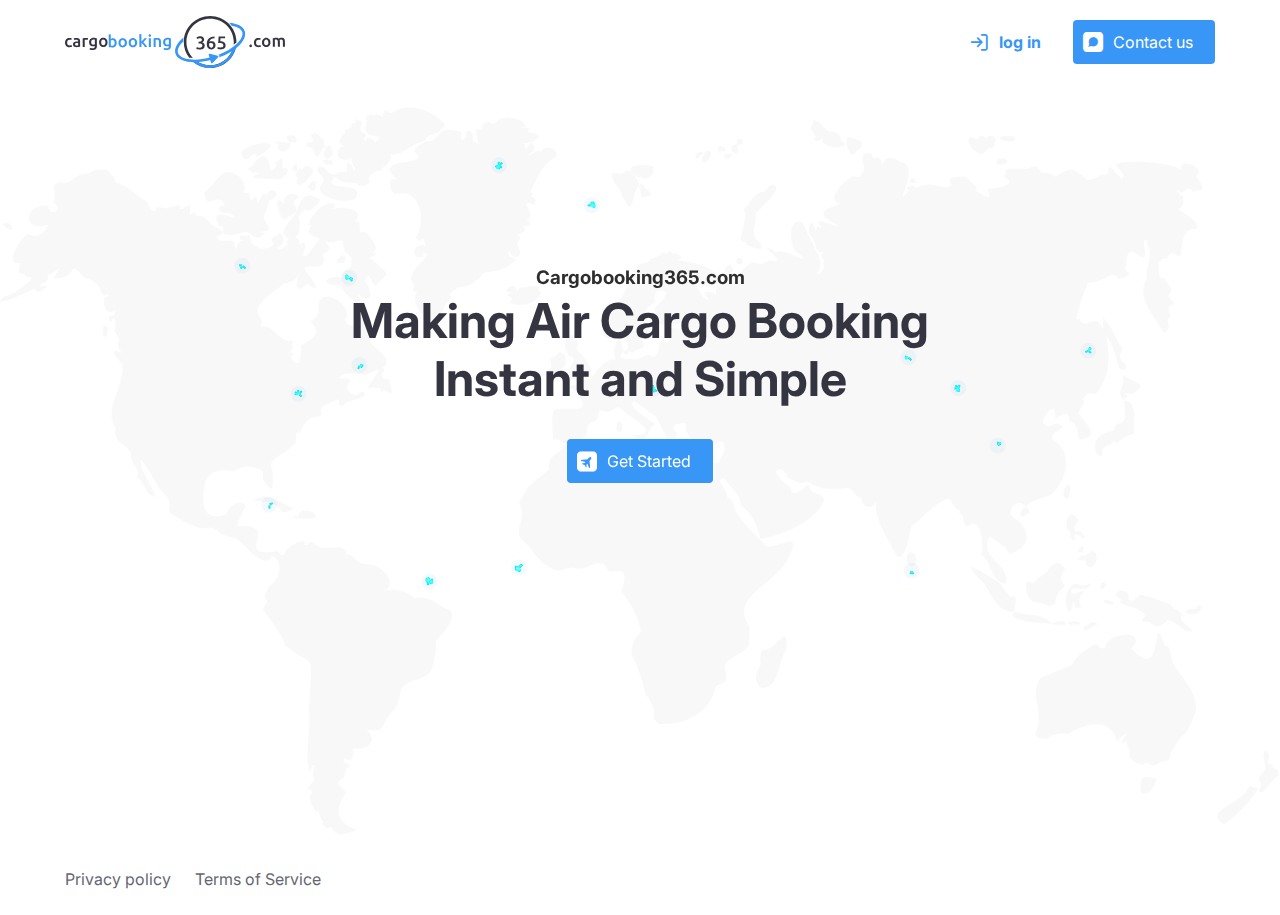
==== index.html @ 88b10234 "add pp" ====
<!DOCTYPE html>
<html lang="en">

<head>
	<meta charset="UTF-8">
	<meta name="viewport" content="width=device-width, initial-scale=1.0">
	<link href="https://fonts.googleapis.com/css2?family=Inter:wght@400;600;700&display=swap" rel="stylesheet">
	<link rel="stylesheet" href="./css/nulled.css">
	<link rel="stylesheet" href="./css/style.css">
	<link rel="stylesheet" href="./fonts/font.css">
	<link rel="stylesheet" href="./css/style-all.css" media="print" async onload="this.media='all'">
	<title>Document</title>
</head>

<body>
	<header class="header">
		<div class="container">
			<div class="content">
				<div class="header-inner">
					<a href="#" class="site-logo">
						<img src="./img/logo.svg" alt="">
					</a>
					<div class="header-cta">
						<a href="#" class="login-link c-s solid-hidden">
							<div class="icon c-c"><span class="icon-log-in"></span></div>log in
						</a>
						<button class="solid-icon contuct-us c-s">
							<div class="icon c-c"><span class="icon-message"></span></div>Contact us
						</button>
					</div>
				</div>
			</div>
		</div>
	</header>
	<section class="welcom">
		<div class="container">
			<div class="content welcom-content c-c">
				<h3 class="sub-title">Cargobooking365.com</h3>
				<h1 class="welcom-title title-color">Making Air Cargo Booking Instant and Simple</h1>
				<a href="#" class="get-started c-s solid-icon animated-icon">
					<div class="icon c-c"><span class="icon-get-started"></span></div>Get Started
				</a>

			</div>
			<div id="welcom-animation" class="welcom-animation">
			</div>
		</div>

	</section>
<footer class="footer">
	<div class="container">
		<div class="content">
			<div class="footer-links">
				<ul class="c-s">
					<li><a href="../pp.html">Privacy рolicy</a></li>
					<li><a href="#">Terms of Service</a></li>
				</ul>
			</div>
		</div>
	</div>
</footer>

	<div class="form-modal">
		<div class="modal-dialog">
			<div class="modal-content">
			<div class="container">
				<div class="content">
					<div class="form-inner">
						<div class="form-header c-e">
							<button class="close-form-button icon c-c">
								<span class="icon-close"></span>
							</button>
						</div>
						<div class="form-body">
							<h3 class="sub-title">Cargobooking365.com</h3>
							<h2 class="like-h1 title-color modal-title">We make your air cargo transport simple</h2>
							<div class="form-body-inner">
							<div class="form-content">
							<form id="form" action="submit" method="get">
								<fieldset>
									<legend class="title-color">Select one</legend> 

									<div class="fieldset-inner">
									<div class="form-radio">
										<input id="Airline" type="radio" name="answer" value="Airline" required>
										<label for="Airline">
											<div class="icon c-c"><span class="icon-airline"></span></div>
											Airline</label>
									</div>

									<div class="form-radio">
										<input id="GSSA" type="radio" name="answer" value="GSSA">
									
										<label for="GSSA">
											<div class="icon c-c"><span class="icon-globe"></span></div>
											GSSA</label>
									</div>


									<div class="form-radio">
										<input id="Freight" type="radio" name="answer" value="Freight 
										forwarder">
										<label for="Freight">
											<div class="icon c-c"><span class="icon-package"></span></div>
											Freight forwarder</label>
									</div>
		

								<div class="form-radio">
								<input id="Airport" type="radio" name="answer" value="Airport">
								<label for="Airport">
									<div class="icon c-c"><span class="icon-airport"></span></div>
									Airport</label>
							</div>

							<div class="form-radio">
								<input id="Press" type="radio" name="answer" value="Press">
								<label for="Press">
									<div class="icon c-c"><span class="icon-camera"></span></div>
									Press</label>
							</div>

						</div>
						</fieldset>

						<div class="form-input">
						<label for="name" class="inp">
							<input type="text" id="name" placeholder=" " required value="" >
							<span class="label">Full name</span>
							
						</label>
					</div>

					<div class="form-input">
						<label for="email" class="inp">
							<input type="email" id="email" placeholder=" " required value="">
							<span class="label">Business email</span>
							
						</label>
					</div>

					<div class="form-input">
						<label for="phone" class="inp">
							<input type="phone" id="phone" placeholder=" " required value="">
							<span class="label">Business phone</span>
							
						</label>
					</div>

					<div class="form-input">
						<label for="Company" class="inp">
							<input type="text" id="Company" autocomplete="false" placeholder=" " required value="">
							<span class="label">Company</span>
							
						</label>
					</div>
					<div class="form-textarea">
						<label for="message" class="inp">
							<textarea id="message" placeholder=" " name="message" rows="3" class="input-textarea" value=""></textarea>
							<span class="label">Your Message</span>
						</label>
				
				</div>
				<span class="submit-text">By submitting this form, you agree <a href="./pp.html" class="inline-link">Privacy рolicy</a></span>

				
				<button type="submit" form="form" value="Submit" class="solid-icon c-s">
					<div class="icon c-c"><span class="icon-message"></span></div>Contact us
				</button>

							</form>
						</div>


					</div>
						</div>
					</div>
				</div>
			</div>
		</div>
		</div>
	</div>


<div class="cookies-outer"></div>
	<script src="./js/canvas.js"></script>
	<script async src="./js/script.js"></script>
	<script async src="./js/cookies.js"></script>
</body>

</html>
---- css/nulled.css ----
*,::after,::before{box-sizing:border-box}html{font-family:'Tahoma',sans-serif;line-height:1.15;-webkit-text-size-adjust:100%;-ms-text-size-adjust:100%;font-size:16px;-ms-overflow-style:scrollbar;-webkit-tap-highlight-color:transparent;}@-ms-viewport{width:device-width}article,aside,dialog,figcaption,figure,footer,header,hgroup,main,nav,section{display:block}body{margin:0;font-family:-apple-system,BlinkMacSystemFont,"Segoe UI",Roboto,"Helvetica Neue",Arial,sans-serif,"Apple Color Emoji","Segoe UI Emoji","Segoe UI Symbol";font-size:1rem;font-weight:400;line-height:1.5;color:#2E2E2E;text-align:left;background-color:#fff}[tabindex="-1"]:focus{outline:0!important}hr{box-sizing:content-box;height:0;overflow:visible}h1,h2,h3,h4,h5,h6{margin-top:0;margin-bottom:.5rem}p{margin-top:0;margin-bottom:1rem}abbr[data-original-title],abbr[title]{text-decoration:underline;-webkit-text-decoration:underline dotted;text-decoration:underline dotted;cursor:help;border-bottom:0}address{margin-bottom:1rem;font-style:normal;line-height:inherit}dl,ol,ul{margin-top:0;margin-bottom:1rem}ol ol,ol ul,ul ol,ul ul{margin-bottom:0}dt{font-weight:700}dd{margin-bottom:.5rem;margin-left:0}blockquote{margin:0 0 1rem}dfn{font-style:italic}b,strong{font-weight:bolder}small{font-size:80%}sub,sup{position:relative;font-size:75%;line-height:0;vertical-align:baseline}sub{bottom:-.25em}sup{top:-.5em}a{color:#3796F6;text-decoration:none;background-color:transparent;-webkit-text-decoration-skip:objects}a:hover{color:#460173;}a:not([href]):not([tabindex]){color:inherit;text-decoration:none}a:not([href]):not([tabindex]):focus,a:not([href]):not([tabindex]):hover{color:inherit;text-decoration:none}a:not([href]):not([tabindex]):focus{outline:0}code,kbd,pre,samp{font-family:monospace,monospace;font-size:1em}pre{margin-top:0;margin-bottom:1rem;overflow:auto;-ms-overflow-style:scrollbar}figure{margin:0 0 1rem}img{vertical-align:middle;border-style:none}svg:not(:root){overflow:hidden}table{border-collapse:collapse}caption{padding-top:.75rem;padding-bottom:.75rem;color:#6c757d;text-align:left;caption-side:bottom}th{text-align:inherit}label{display:inline-block;margin-bottom:.5rem}button{border-radius:0}button:focus{outline:1px dotted;outline:5px auto -webkit-focus-ring-color}button,input,optgroup,select,textarea{margin:0;font-family:inherit;font-size:inherit;line-height:inherit}button,input{overflow:visible}button,select{text-transform:none}[type=reset],[type=submit],button,html [type=button]{-webkit-appearance:button}[type=button]::-moz-focus-inner,[type=reset]::-moz-focus-inner,[type=submit]::-moz-focus-inner,button::-moz-focus-inner{padding:0;border-style:none}input[type=checkbox],input[type=radio]{box-sizing:border-box;padding:0}input[type=date],input[type=datetime-local],input[type=month],input[type=time]{-webkit-appearance:listbox}textarea{overflow:auto;resize:vertical}fieldset{min-width:0;padding:0;margin:0;border:0}legend{display:block;width:100%;max-width:100%;padding:0;margin-bottom:.5rem;font-size:1.5rem;line-height:inherit;color:inherit;white-space:normal}progress{vertical-align:baseline}[type=number]::-webkit-inner-spin-button,[type=number]::-webkit-outer-spin-button{height:auto}[type=search]{outline-offset:-2px;-webkit-appearance:none}[type=search]::-webkit-search-cancel-button,[type=search]::-webkit-search-decoration{-webkit-appearance:none}::-webkit-file-upload-button{font:inherit;-webkit-appearance:button}output{display:inline-block}summary{display:list-item;cursor:pointer}template{display:none}[hidden]{display:none!important}
---- css/style.css ----
body{
	font-family: 'Inter', sans-serif;
	font-size: 16px;
}
.container{
	width: 100%;
	padding: 0 15px;
	max-width: 1180px;
	margin: 0 auto;
	position: relative;
}
.c-c{
	display: flex;
	align-items: center;
	justify-content: center;
	align-content: center;
}
.c-s{
	display: flex;
	align-items: center;
	justify-content: flex-start;
	align-content: center;
}
.c-e{
	display: flex;
	align-items: center;
	justify-content: flex-end;
	align-content: center;
}
.header-inner,.header-cta{
	display: flex;
	justify-content: space-between;
	align-items: center;
}
.site-logo{
	width: 220px;
}
.site-logo img{
	width: 100%;
}
.welcom-animation{
	width: 100%;
	position: absolute;
	top: 0%;
	left: 0%;
	z-index: 0;
}
.welcom-title{
	font-size: 3rem;
	text-align: center;
	z-index: 100;
	max-width: 700px;
	line-height: 1.2;
	font-weight: 700;
	margin-bottom: 2rem;
}
.sub-title{
	margin-bottom: 0;
}
.like-h1{
	font-size: 3rem;
}

.title-color{
	color: #353541;

}




.header{
	padding: 1rem 0rem;
}
.header-cta > * + *{
	margin-left: 0.625rem;
}
.welcom{
	background: url('../img/map-bg.svg');
	background-size: contain;
	background-repeat: no-repeat;
	background-position: center center;
}
.welcom-content{
	padding-top: 20vh;
	padding-bottom: 40vh;
	flex-direction: column;
	width: 100%;
	max-width: 100%;
	flex: 0 0 100%;
	position: relative;
	z-index: 100;
}

.login-link{
	color: #3796F6;
	font-weight: 700;
}
.solid-icon{
	background: #3796F6;
	border-radius: 0.25rem;
	outline: none;
	border: none;color: #ffffff;
	padding:  0.625rem  1.375rem  0.625rem  0.625rem;
	transition: 200ms ease-in;
	transition-property: transform;
}
.solid-hidden{
	padding:  0.625rem  1.375rem  0.625rem  0.625rem;
	transition: 200ms ease-in;
	transition-property: background;
	border-radius: 0.25rem;
	background: transparent;
}

.solid-small{
	padding:  0.5rem  1.375rem  0.5rem  1.375rem;
	background: #3796F6;
	border: none;color: #ffffff;
	border-radius: 0.25rem;
	transition: 200ms ease-in;
	transition-property: transform;
	font-size: 0.9rem;
	font-weight: 600;
}
.solid-small:hover{
	cursor: pointer;
}
.solid-hidden:hover{
	color: #3796F6;
	background: #EEF6FF;
}
.solid-icon:hover,.solid-small:hover{
	cursor: pointer;
	color: #ffffff;
	transform: translate(0,-3px);
}
.solid-icon:active,.solid-small:active{
	outline: none;
	transform: scale(0.93);
	outline: none;
}
.icon{
	width: 1.25rem;
	height: 1.25rem;
	flex: 0 0 1.25rem;
	margin-right: 0.625rem;
}
.icon > span{
	font-size: 1.25rem;
}
.animated-icon > .icon{
	animation: ripple 1.5s linear infinite;
	border-radius: 20px;
}
@keyframes ripple {
  0% {
    box-shadow: 0 0 0 0 rgba(255, 255, 255, 0.1), 0 0 0 20px rgba(255, 255, 255, 0.1), 0 0 0 40px rgba(255, 255, 255, 0.1), 0 0 0 60px rgba(255, 255, 255, 0.1);
  }
  100% {
    box-shadow: 0 0 0 20px rgba(255, 255, 255, 0.1), 0 0 0 40px rgba(255, 255, 255, 0.1), 0 0 0 60px rgba(255, 255, 255, 0.1), 0 0 0 80px rgba(255, 255, 255, 0);
  }
}


/* footer */
.footer{
	padding: 1.5rem 0;

}

.footer-links ul{
	padding: 0;
	margin: 0;
	list-style: none;
	margin-left: -0.75rem;
	margin-right: -0.75rem;

}
.footer-links ul li a{
	line-height: 1rem;
	padding: 0.75rem;
	color: #646671;
	transition: 200ms ease-in;
	transition-property: color;
}
.footer-links ul li a:hover{
	color: #3796F6;
}
/* modal */
.close-form-button{
	width: 2rem;
	height: 2rem;
	flex: 0 0 2rem;
	border-radius: 0.125rem;
	background: #F5F6FA;
	color: #3796F6;
	transition: 200ms ease-in;
	transition-property: color, background;
	border: none;
	margin-right: 0;
}

.close-form-button:hover{
	background: #3796F6;
	color: #ffffff;
	cursor: pointer;
}
.form-modal{
	position: fixed;
	top: 0;
	left: 0;
	bottom: 0;
	right: 0;
	z-index: 500;
	background: #ffffff;
	overflow-x: hidden;
	overflow-y: auto;
	visibility: hidden;
	opacity: 0;
	transform: scale(0.9);
	transition: 200ms cubic-bezier(0, 0.9, 0.4, 1);
	transition-property: transform,opacity,visibility;
}
.form-modal.visible{
	visibility: visible;
	opacity: 1;
	transform: scale(1);
}
.modal-dialog{
	position: relative;
	width: auto;
	pointer-events: none;
	margin: 1.75rem auto;
	max-width: 978px;
}

.modal-content{
	position: relative;
    display: flex;
    flex-direction: column;
    width: 100%;
    pointer-events: auto;
}
.modal-title{
	line-height: 1.1;
}
.form-body .like-h1{
	margin-bottom: 2rem;
}
.form-content legend{
	font-size: 1rem;
	margin-bottom: 0.75rem;
}

.form-body-inner{
	display: flex;
	flex-wrap: wrap;
}

.quote-author{
	display: block;
	font-size: 1.2rem;
}
.quote-author-descr{
	color: #646671;
	font-size: 0.9rem;
}
.form-content{
	flex: 0 0 100%;
	max-width: 650px;
	width: 100%;
}
.fieldset-inner{
	display: flex;
	flex-wrap: wrap;
	margin: 0 -4px;
	margin-bottom: 2rem;
}


.form-radio input{
	width: 0.1px;
	height: 0.1px;
	opacity: 0;
	overflow: hidden;
	position: absolute;
	z-index: -1;
}
.form-radio{
	flex: 0 0 20%;
	max-width: 20%;
	width: 100%;
	padding: 0 4px;
}
.form-radio label{
	padding: 0.85rem;
	border: 1px solid #E8E8E8;
	border-radius: 0.5rem;
	width: 100%;
	margin-bottom: 0;
	height: 100%;
	display: flex;
	flex-direction: column;
	justify-content: space-between;
	font-size: 0.9rem;
	line-height: 1.2;
	transition: 150ms ease-in;
	transition-property: color, border, box-shadow;
	box-shadow: 0 0 0 0.5px transparent;
}
.form-radio label:hover{
	border-color: #b6b6b6;
	cursor: pointer;
}
.form-radio input:checked + label{
	border: 1px solid #3796F6;
	color: #3796F6;
	box-shadow: 0 0 0 0.5px  #3796F6;
}
.form-radio .icon{
	width: 2rem;
	height: 2rem;
	flex: 0 0 2rem;
	margin-right: 0;
	margin-bottom: 1rem;
}
.form-radio input:checked{
	color: #3796F6;
}
.form-radio .icon > span{
font-size: 1.75rem;
color: #b6b6b6;
}
.form-radio input:checked + label > .icon > span{
	color: #3796F6;
}


/* input */
.inp {
  position: relative;
  margin: auto;
  width: 100%;
  border-radius: 3px;
	margin-bottom: 0.75rem;
}
.inp .label {
  position: absolute;
  top: 1.125rem;
  left: 1.125rem;
  font-size: 1rem;
  font-weight: 400;
  transform-origin: 0 0;
  transform: translate3d(0, 0, 0);
  transition: all 0.2s ease;
	pointer-events: none;
	color: #353541;
}

.inp input {
  width: 100%;
  border: 0;
  padding:1rem 1.125rem 0 1.125rem;
  height: 4rem;
  font-size: 1rem;
  font-weight: 600;
 border: 1px solid #E8E8E8;
  color: #353541;
	transition: all 0.15s ease;
	border-radius: 0.125rem;
	box-shadow: 0 0 0 0.5px  transparent;
}
.inp input:hover {
  background: rgba(0, 0, 0, 0.01);
}
/* .inp input:not(:placeholder-shown) + .label{
  transform: translate3d(0, -0.75rem, 0) scale(0.75);
} */

.inp input:not([value=""]) + .label{
  transform: translate3d(0, -0.75rem, 0) scale(0.75);
}

.inp input:focus {
	outline: none;
	border: 1px solid #0077FF;
	box-shadow: 0 0 0 0.5px  #0077FF;
}
.inp input:focus + .label {
  color: #0077FF;
  transform: translate3d(0, -0.75rem, 0) scale(0.75);
}

/* form-textarea */

.form-textarea .input-textarea{
	position: relative;
	padding:1.5rem 1.125rem 0 1.125rem;
	width: 100%;
	height: 7rem;
	resize: none;
  font-size: 1rem;
  font-weight: 600;
 border: 1px solid #E8E8E8;
  color: #353541;
	transition: all 0.15s ease;
	border-radius: 0.125rem;
	box-shadow: 0 0 0 0.5px  transparent;
}


.inp textarea:hover {
  background: rgba(0, 0, 0, 0.01);
}

.inp textarea:not([value=""]) + .label{
  transform: translate3d(0, -0.75rem, 0) scale(0.75);
}


.inp textarea:focus {
	outline: none;
	border: 1px solid #0077FF;
	box-shadow: 0 0 0 0.5px  #0077FF;
}
.inp textarea:focus + .label {
  color: #0077FF;
  transform: translate3d(0, -0.75rem, 0) scale(0.75);
}


.submit-text{
	display: block;
	margin-bottom: 2rem;
	font-size: 0.8rem;
}
.inline-link{
	color: #3796F6;
	border-bottom:1px solid #3796F6;
	transition: 200ms ease-in;
	transition-property:border-bottom, opacity;
	opacity: 1;
}
.inline-link:hover{
	border-bottom: 1px solid transparent;
	color: #3796F6;
	opacity: 0.7;
}

/* cookies */
.cookie-img{
	width: 2.25rem;
	height: 2.25rem;
	flex: 0 0 2rem;
	background: rgba(247, 131, 52, 0.12);
	border-radius: 0.5rem;
	margin-bottom: 1rem;
}
.cookies{
	position: fixed;
	right: 2rem;
	bottom: 2rem;
	max-width: 345px;
	padding: 1.25rem;
	background: #FFFFFF;
	box-shadow: 0px 0px 1px rgba(0, 0, 0, 0.04), 0px 2px 6px rgba(0, 0, 0, 0.04), 0px 16px 24px rgba(0, 0, 0, 0.06);
	border-radius: 7px;
	transform: translate(0,20%);
	visibility: hidden;
	opacity: 0;
	transition: 200ms cubic-bezier(0, 0.9, 0.4, 1);
	transition-property: transform,opacity,visibility;
	z-index: 400;
}
.cookies.cookies-show{
	transform: translate(0,0%);
	visibility: visible;
	opacity: 1;
}
.cookies-text{
	font-size: 0.9rem;

}
---- fonts/font.css ----
@font-face {
  font-family: 'icomoon';
  src:  url('../fonts/icomoon.eot?fdgtut');
  src:  url('../fonts/icomoon.eot?fdgtut#iefix') format('embedded-opentype'),
    url('../fonts/icomoon.ttf?fdgtut') format('truetype'),
    url('../fonts/icomoon.woff?fdgtut') format('woff'),
    url('../fonts/icomoon.svg?fdgtut#icomoon') format('svg');
  font-weight: normal;
  font-style: normal;
  font-display: block;
}

[class^="icon-"], [class*=" icon-"] {
  /* use !important to prevent issues with browser extensions that change fonts */
  font-family: 'icomoon' !important;
  speak: never;
  font-style: normal;
  font-weight: normal;
  font-variant: normal;
  text-transform: none;
  line-height: 1;

  /* Better Font Rendering =========== */
  -webkit-font-smoothing: antialiased;
  -moz-osx-font-smoothing: grayscale;
}

.icon-airline:before {
  content: "\e900";
  
}
.icon-airport:before {
  content: "\e901";
  
}
.icon-camera:before {
  content: "\e902";
  
}
.icon-close:before {
  content: "\e903";
  
}
.icon-get-started:before {
  content: "\e904";
  color: #fff;
}
.icon-log-in:before {
  content: "\e906";
  
}
.icon-message:before {
  content: "\e907";
  color: #fff;
}
.icon-package:before {
  content: "\e908";
  
}
.icon-cookies:before {
  content: "\e909";
  color: #f78334;
}
.icon-globe:before {
  content: "\e905";
  
}
---- css/style-all.css ----
.pp-inner h1{
	font-size: 3rem;
	line-height: 1.2;
	font-weight: 700;
	margin-bottom: 1rem;
}
.pp-inner h2{
	font-size: 2rem;
	line-height: 1.2;
	font-weight: 700;
	margin-bottom: 2rem;
	color: #353541;
	margin-top: 4rem;
}
.upper-subtitle{
	text-transform: uppercase;
	color: #3796F6;
}
.pp-inner h3{
	font-size: 1.5rem;
	line-height: 1.2;
	font-weight: 700;
	margin-top: 2rem;
	margin-bottom: 1.5rem;
	color: #353541;
}
.pp-inner .description{
	font-size: 1.2rem;
	margin-bottom: 2rem;
	margin-top: 1rem;
}
.pp-inner p.small-descr{
font-size: 0.9rem;
color: #646671;
margin-bottom: 0;
margin-top: 0.125rem;
}
.pp-hero{
	max-width: 1280px;
	background: #EEF6FF;
	border-radius: 1.5rem;
	margin: 0 auto;
	padding-top: 2.5rem;
	padding-bottom: 4rem;
	margin-bottom: 3rem;
}
.pp-inner{
	max-width: 780px;
	flex: 0 0 100%;
	width: 100%;
	margin: 0 auto;
}
.pp-inner p{
	font-weight: 400;
	color: #6D6F70;
	margin-top: 1.5rem;
	margin-bottom: 1.5rem;
	font-size: 1rem;
}
.pp-inner ul{
	list-style: none;
	padding-left: 2.5rem;
	color: #6D6F70;
}
.pp-inner ul > li{
	position: relative;
	margin: 0.75rem 0;
}
.pp-inner ul > li:after{
	content: '';
	width: 0.5rem;
	height: 0.5rem;
	border-radius: 0.5rem;
	background: #3796F6;
	position: absolute;
	top: 0.525rem;
	left: -1.375rem;
}
.pp-inner strong{
	font-weight: 600;
}
.pp-inner hr{
	color: #E8E8E8;
	border: none;
	background-color: #E8E8E8;
	height: 1px;
	margin-top: 4rem;
	margin-bottom: 4rem;
}
.pp-inner address p{
	margin: 0.35rem 0;
}
.pp-inner address{
	padding: 1rem 2rem;
	background: #F8F8F8;
	border-radius: 0.25rem;
}
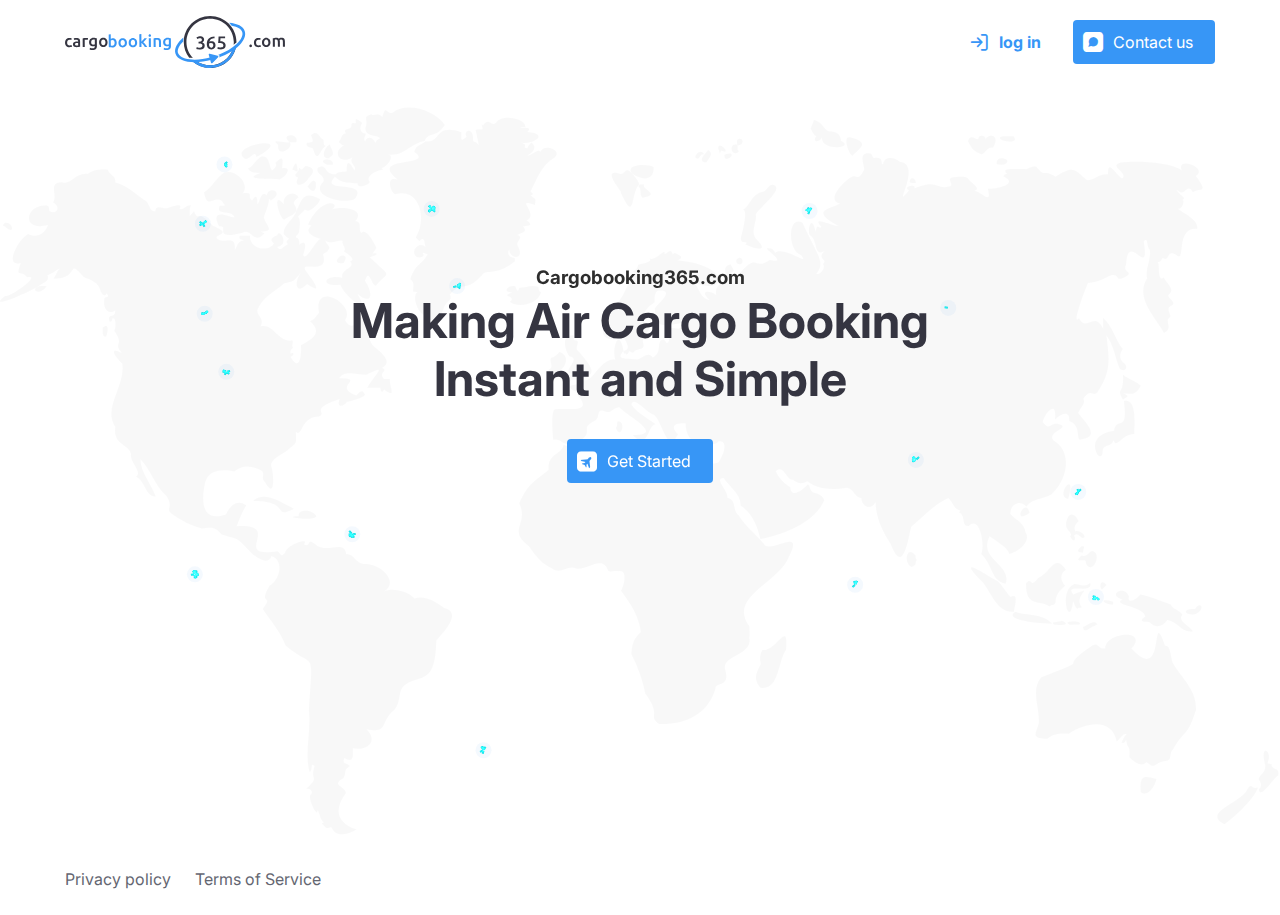
==== commit 11fd8144: "fix" ====
--- a/index.html
+++ b/index.html
@@ -161,7 +161,7 @@
 						</label>
 				
 				</div>
-				<span class="submit-text">By submitting this form, you agree <a href="./pp.html" class="inline-link">Privacy рolicy</a></span>
+				<span class="submit-text">By submitting this form, you agree <a href="/pp.html" class="inline-link">Privacy рolicy</a></span>
 
 				
 				<button type="submit" form="form" value="Submit" class="solid-icon c-s">
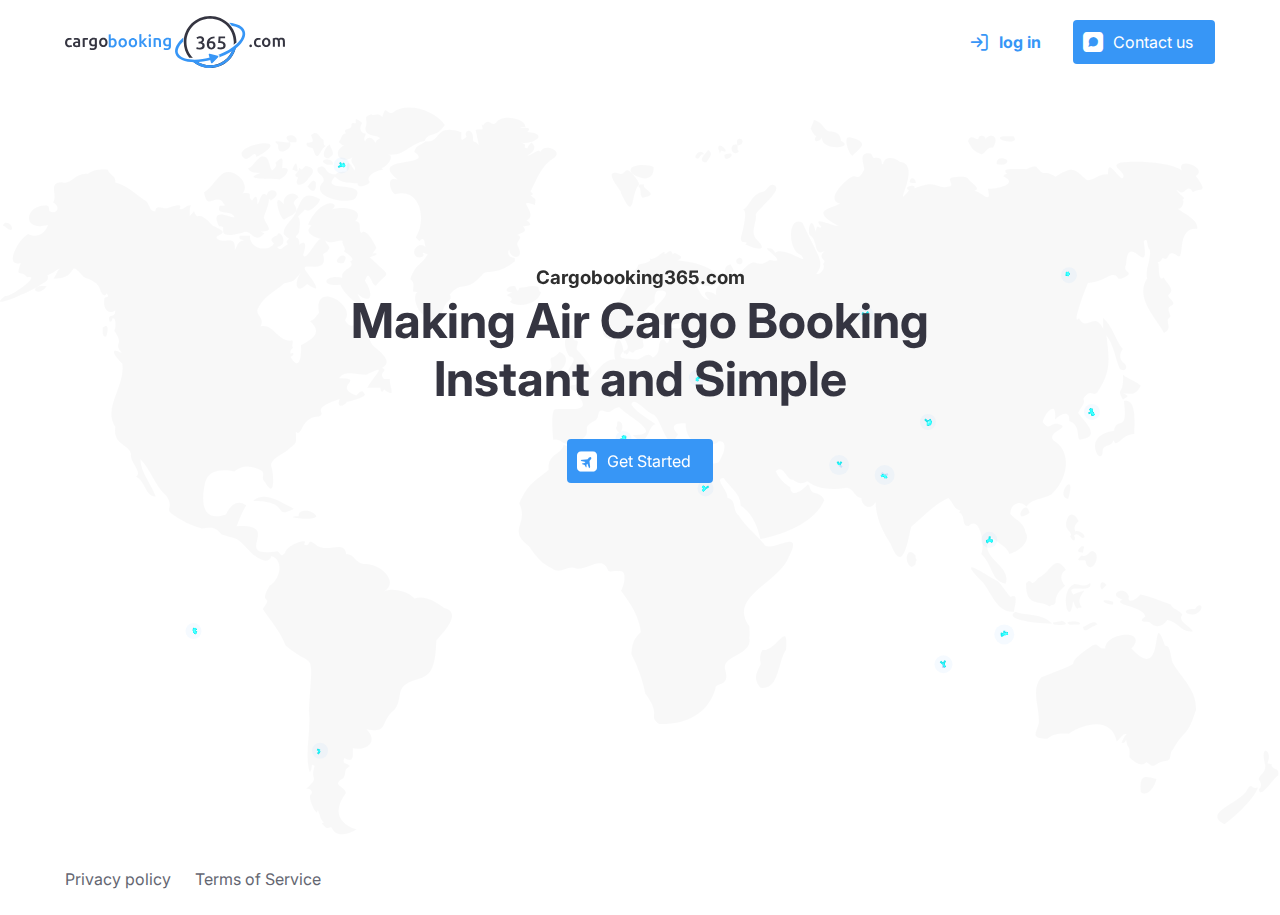
==== commit 9c174eba: "try" ====
--- a/index.html
+++ b/index.html
@@ -161,7 +161,7 @@
 						</label>
 				
 				</div>
-				<span class="submit-text">By submitting this form, you agree <a href="/pp.html" class="inline-link">Privacy рolicy</a></span>
+				<span class="submit-text">By submitting this form, you agree <a href="/air-test/pp.html" class="inline-link">Privacy рolicy</a></span>
 
 				
 				<button type="submit" form="form" value="Submit" class="solid-icon c-s">
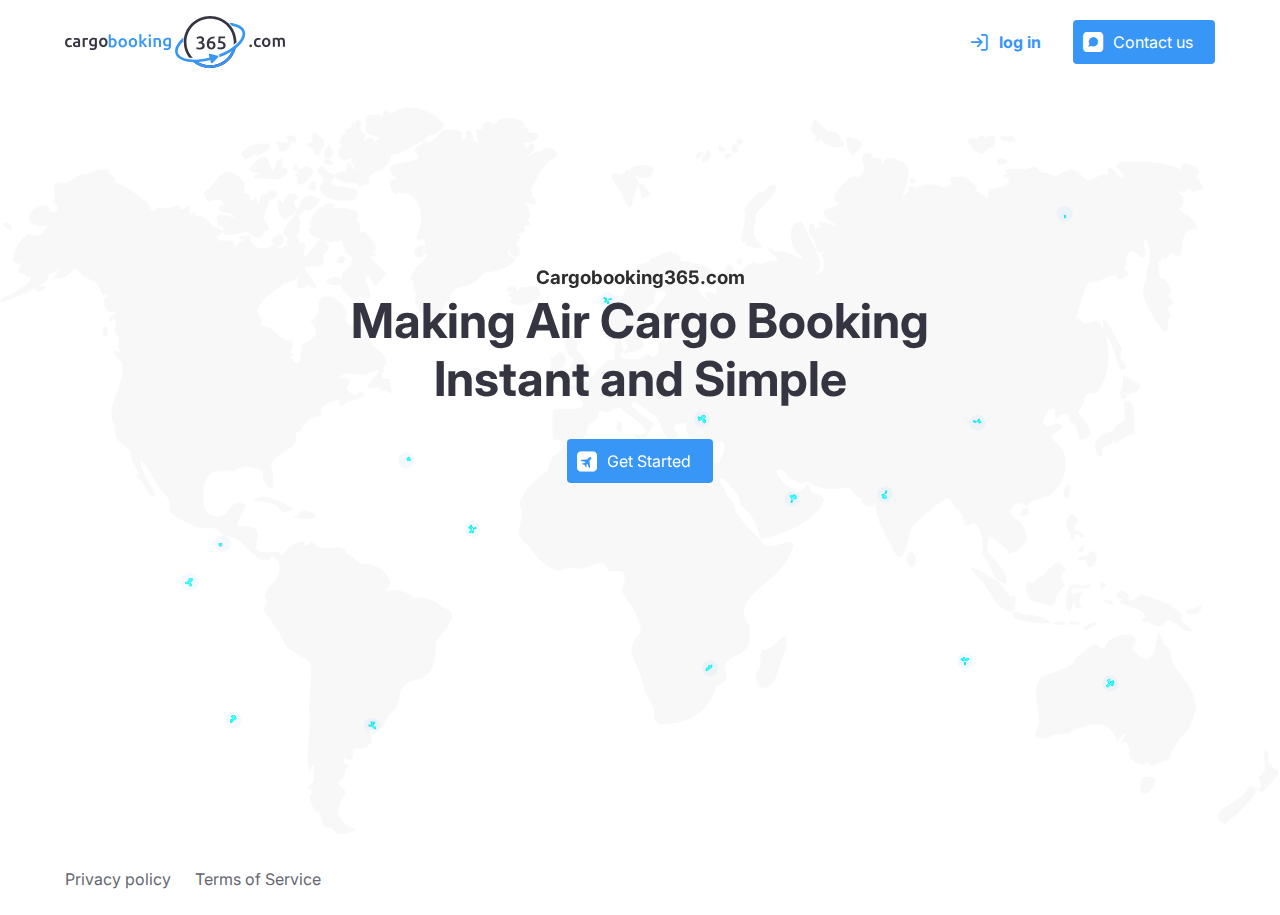
==== commit 122a51b8: "add" ====
--- a/index.html
+++ b/index.html
@@ -52,7 +52,7 @@
 		<div class="content">
 			<div class="footer-links">
 				<ul class="c-s">
-					<li><a href="../pp.html">Privacy рolicy</a></li>
+					<li><a href="./pp.html">Privacy рolicy</a></li>
 					<li><a href="#">Terms of Service</a></li>
 				</ul>
 			</div>
@@ -161,7 +161,7 @@
 						</label>
 				
 				</div>
-				<span class="submit-text">By submitting this form, you agree <a href="/air-test/pp.html" class="inline-link">Privacy рolicy</a></span>
+				<span class="submit-text">By submitting this form, you agree <a href="./pp.html" class="inline-link">Privacy рolicy</a></span>
 
 				
 				<button type="submit" form="form" value="Submit" class="solid-icon c-s">
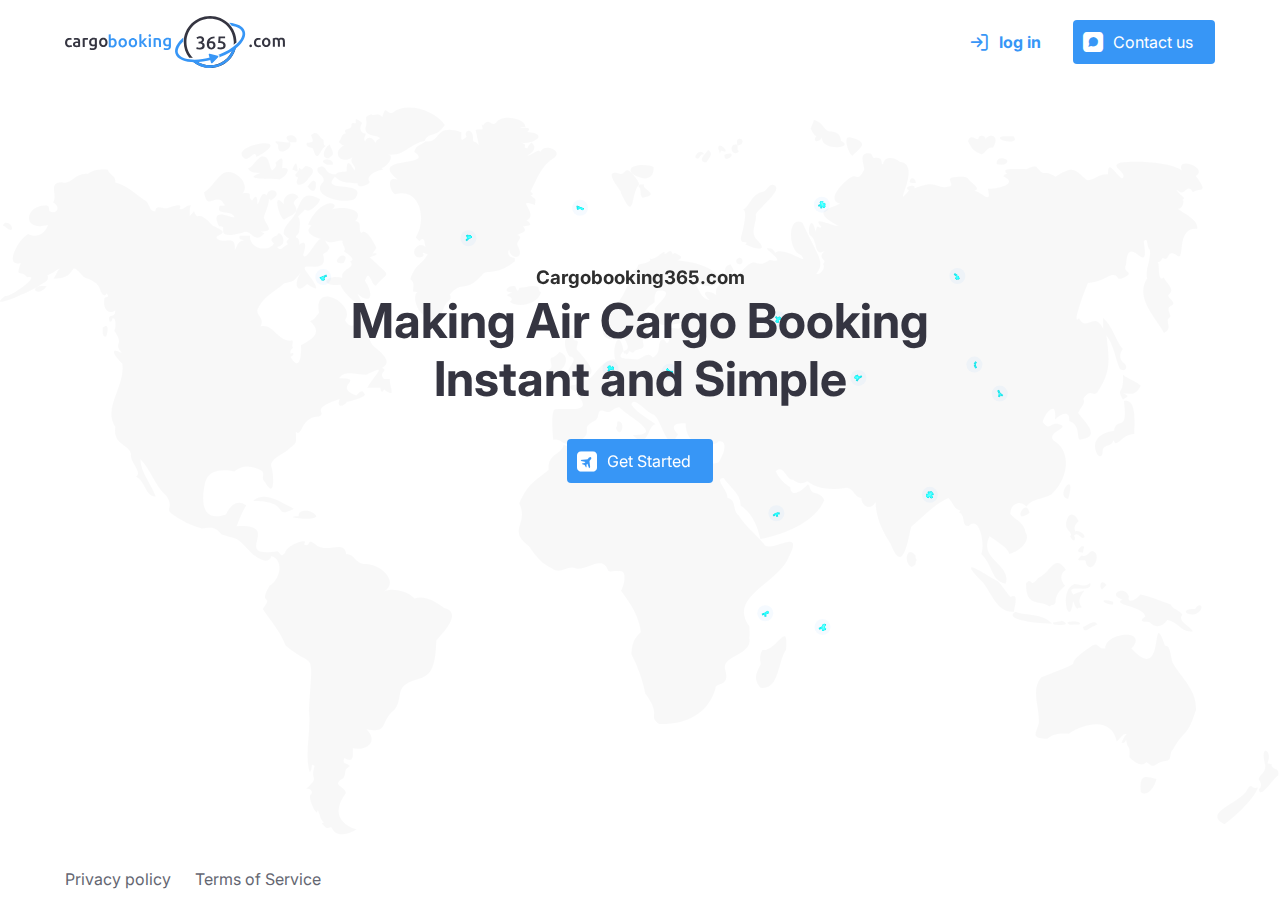
==== commit 7c8a2386: "add cashe control" ====
--- a/index.html
+++ b/index.html
@@ -4,12 +4,14 @@
 <head>
 	<meta charset="UTF-8">
 	<meta name="viewport" content="width=device-width, initial-scale=1.0">
+	<meta http-equiv="cache-control" content="no-cache">
+<meta http-equiv="expires" content="0">
 	<link href="https://fonts.googleapis.com/css2?family=Inter:wght@400;600;700&display=swap" rel="stylesheet">
 	<link rel="stylesheet" href="./css/nulled.css">
-	<link rel="stylesheet" href="./css/style.css">
-	<link rel="stylesheet" href="./fonts/font.css">
-	<link rel="stylesheet" href="./css/style-all.css" media="print" async onload="this.media='all'">
-	<title>Document</title>
+	<link rel="stylesheet" href="./css/style.css?v=1.01">
+	<link rel="stylesheet" href="./fonts/font.css?v=1.01">
+	<link rel="stylesheet" href="./css/style-all.css?v=1.01" media="print" async onload="this.media='all'">
+	<title>Cargobooking365.com</title>
 </head>
 
 <body>
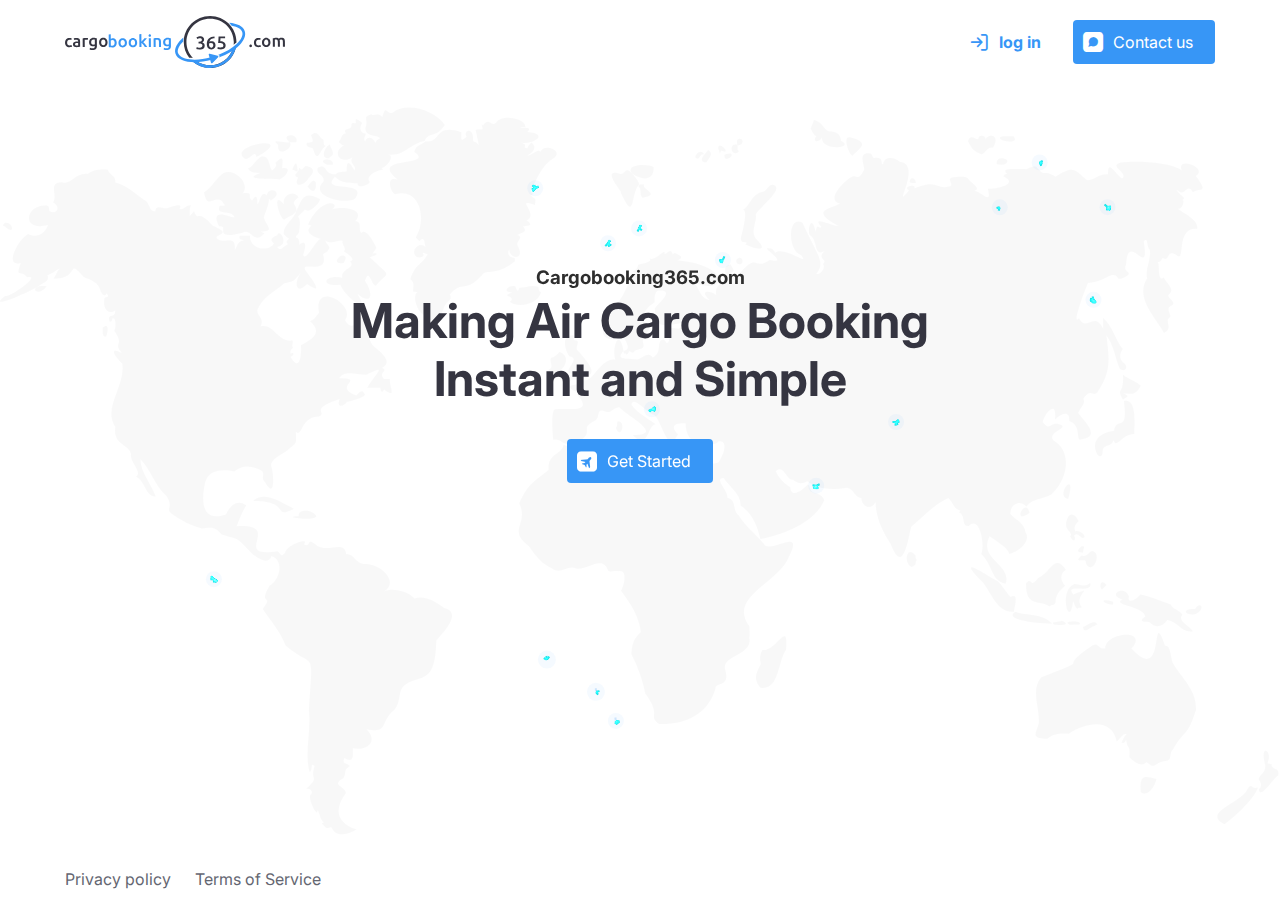
==== commit bf368d55: "add new page" ====
--- a/index.html
+++ b/index.html
@@ -55,7 +55,7 @@
 			<div class="footer-links">
 				<ul class="c-s">
 					<li><a href="./pp.html">Privacy рolicy</a></li>
-					<li><a href="#">Terms of Service</a></li>
+					<li><a href="./terms-of-use.html">Terms of Service</a></li>
 				</ul>
 			</div>
 		</div>
--- a/css/style-all.css
+++ b/css/style-all.css
@@ -28,6 +28,7 @@
 	font-size: 1.2rem;
 	margin-bottom: 2rem;
 	margin-top: 1rem;
+	line-height: 1.65;
 }
 .pp-inner p.small-descr{
 font-size: 0.9rem;
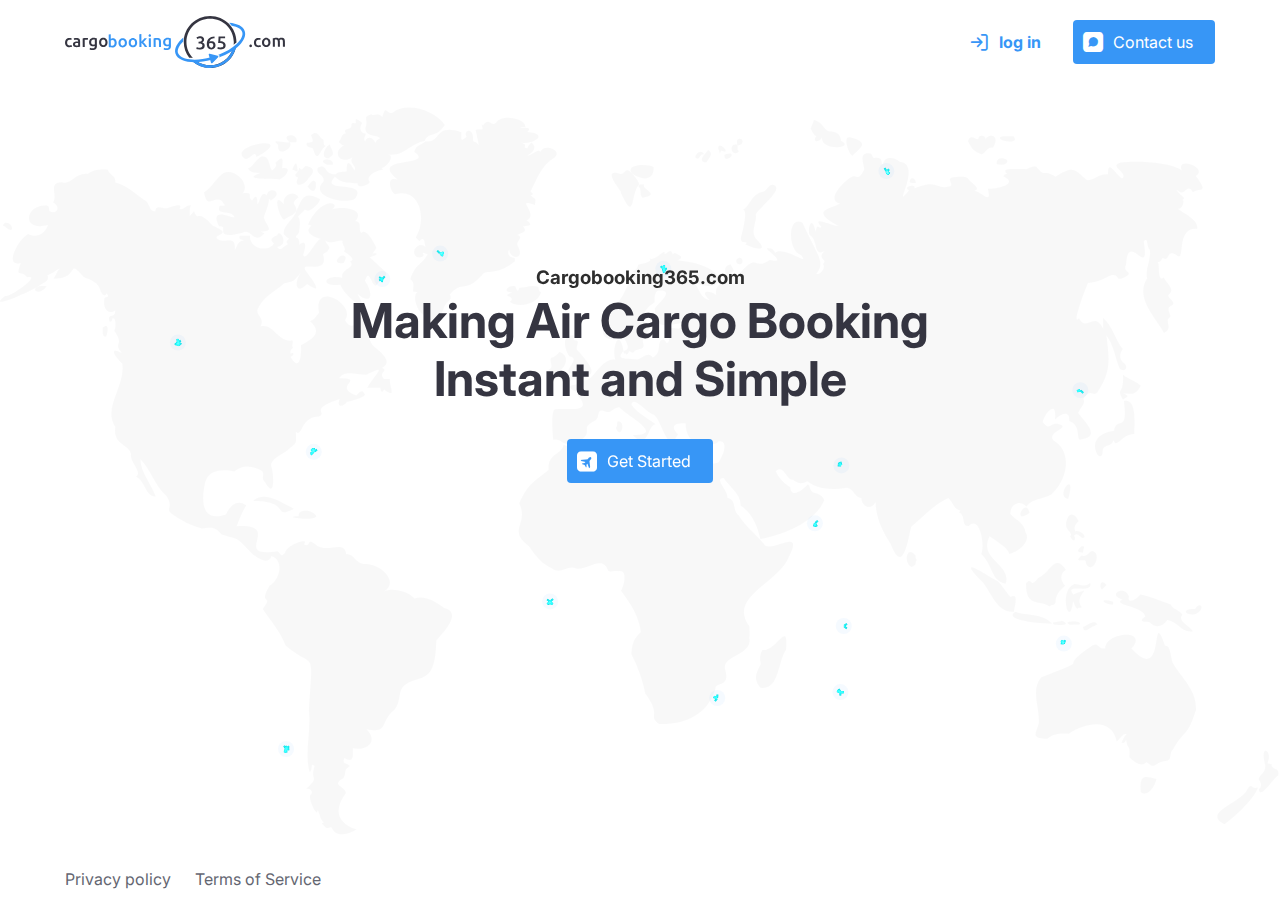
==== commit 1d9b7b45: "add nice load doc" ====
--- a/index.html
+++ b/index.html
@@ -14,7 +14,7 @@
 	<title>Cargobooking365.com</title>
 </head>
 
-<body>
+<body class="loading">
 	<header class="header">
 		<div class="container">
 			<div class="content">
--- a/css/style.css
+++ b/css/style.css
@@ -1,6 +1,13 @@
 body{
 	font-family: 'Inter', sans-serif;
 	font-size: 16px;
+}
+.loading * {
+	transition: none!important;
+	-webkit-transition: none !important;
+  -moz-transition: none !important;
+  -ms-transition: none !important;
+  -o-transition: none !important;
 }
 .container{
 	width: 100%;
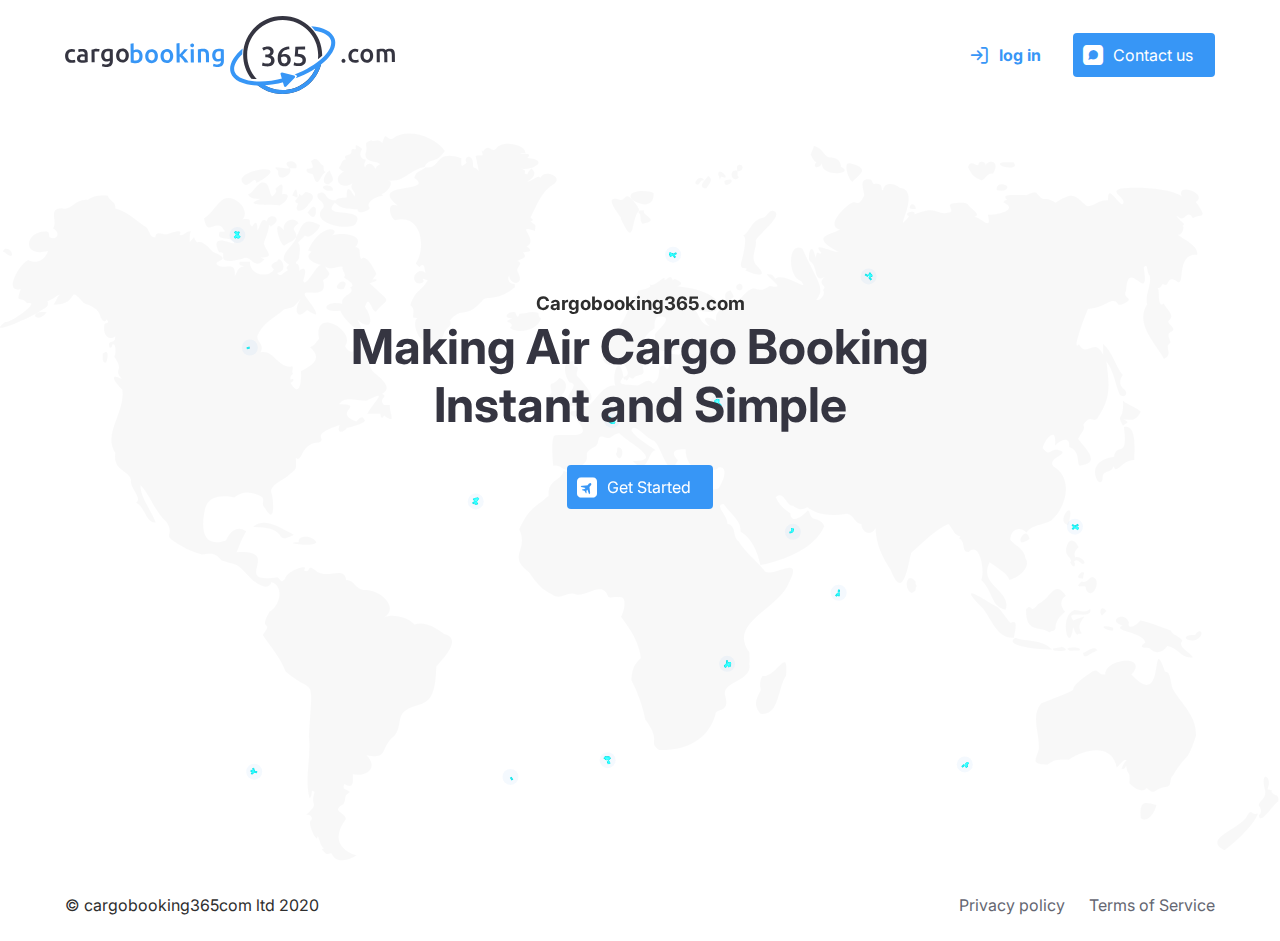
==== commit b362b4ff: "add text" ====
--- a/index.html
+++ b/index.html
@@ -53,7 +53,9 @@
 	<div class="container">
 		<div class="content">
 			<div class="footer-links">
+				<p>© cargobooking365com ltd 2020</p>
 				<ul class="c-s">
+					
 					<li><a href="./pp.html">Privacy рolicy</a></li>
 					<li><a href="./terms-of-use.html">Terms of Service</a></li>
 				</ul>
--- a/css/style.css
+++ b/css/style.css
@@ -40,7 +40,7 @@
 	align-items: center;
 }
 .site-logo{
-	width: 220px;
+	width: 330px;
 }
 .site-logo img{
 	width: 100%;
@@ -175,7 +175,15 @@
 	padding: 1.5rem 0;
 
 }
-
+.footer-links{
+	display: flex;
+	align-items: center;
+	justify-content: space-between;
+}
+.footer-links p{
+	margin: 0;
+	margin-right: 1rem;
+}
 .footer-links ul{
 	padding: 0;
 	margin: 0;
